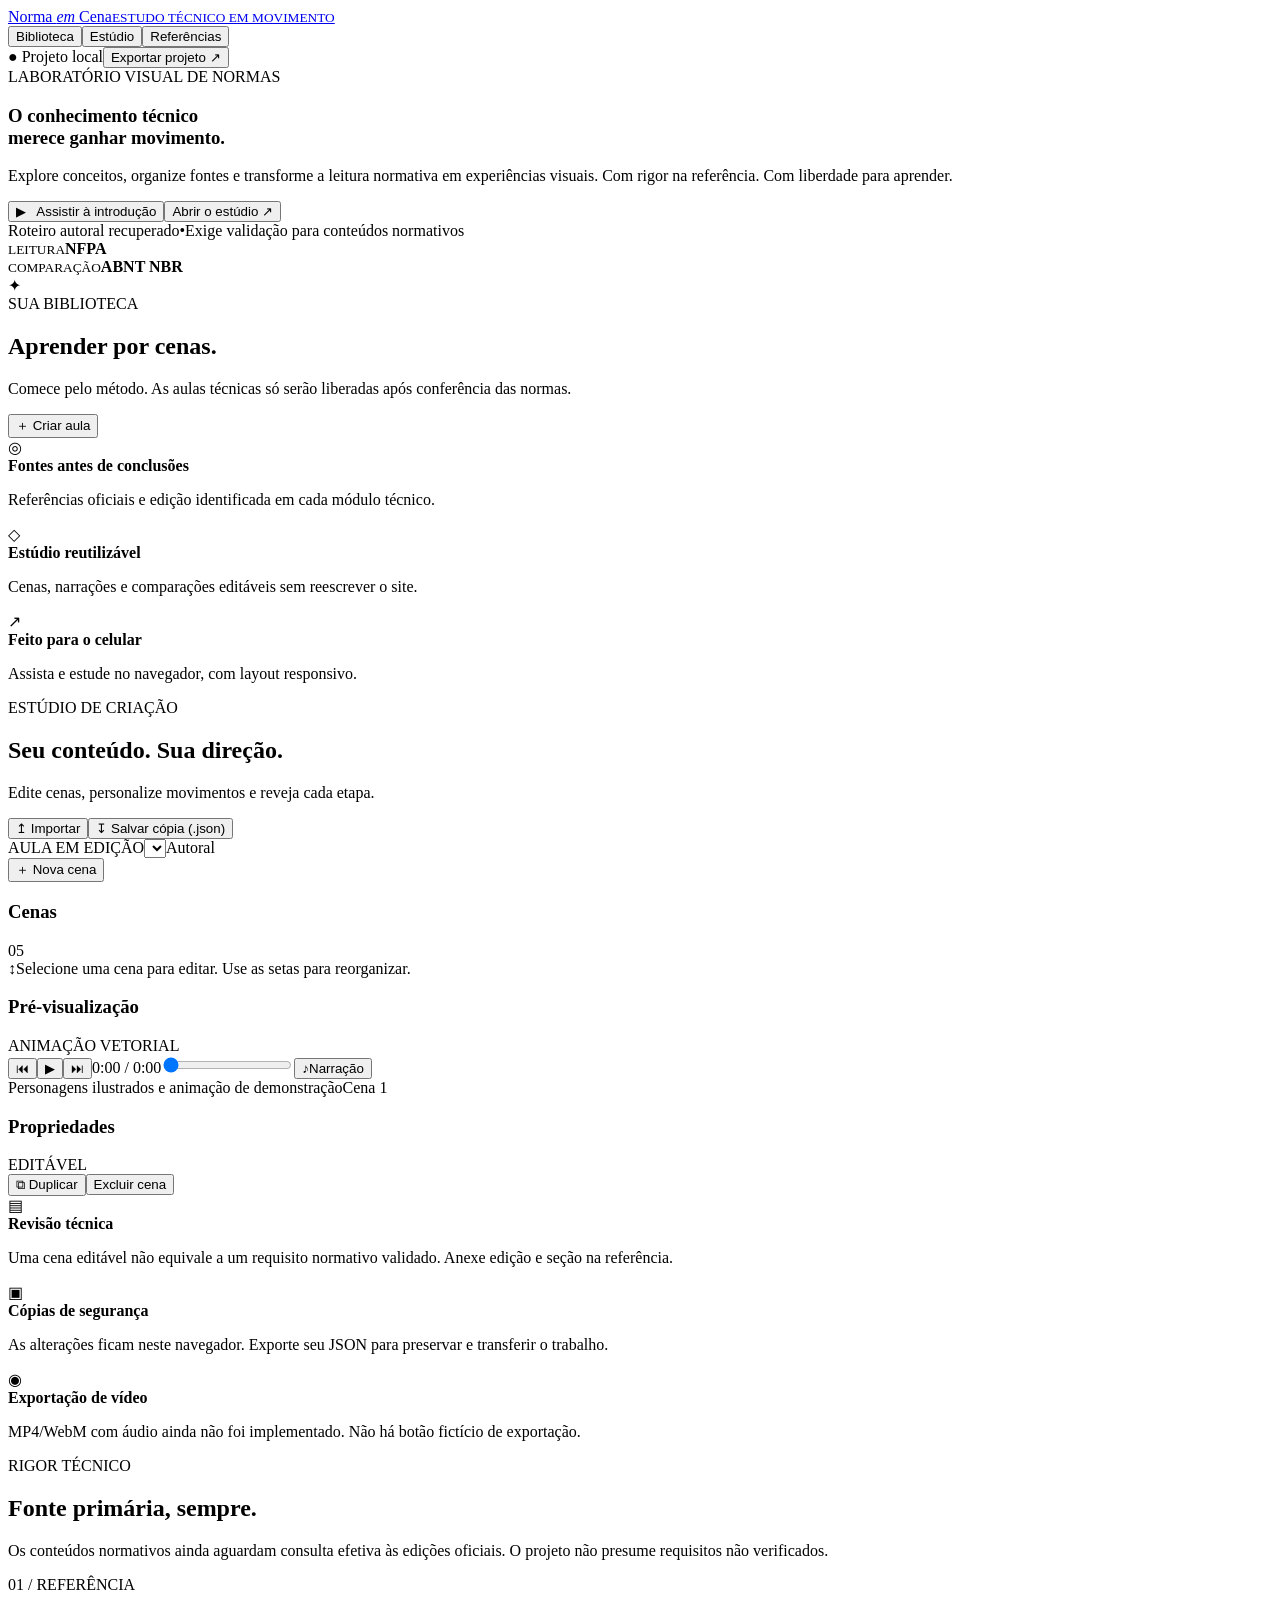
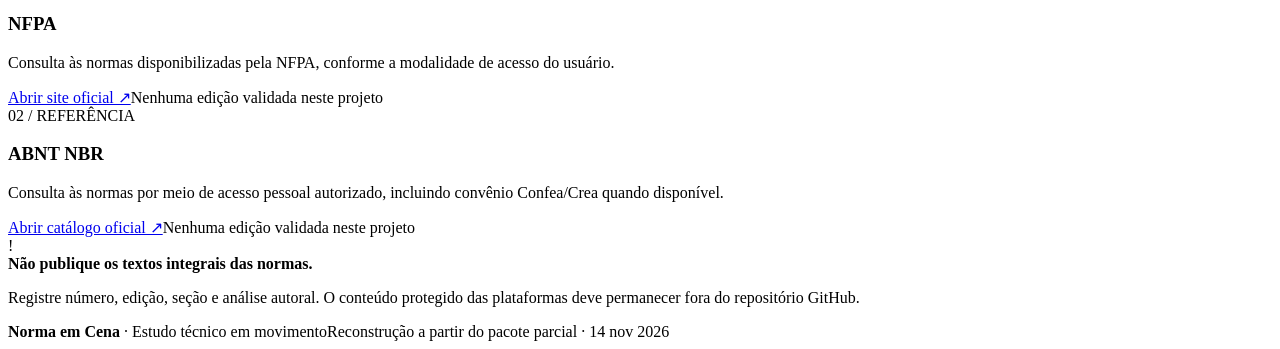
==== index.html @ e09166a9 "Adicionar index.html da reconstrução do Norma em Cena" ====
<!doctype html>
<html lang="pt-BR">
<head>
  <meta charset="UTF-8" />
  <meta name="viewport" content="width=device-width,initial-scale=1,viewport-fit=cover" />
  <meta name="theme-color" content="#101e3d" />
  <meta name="description" content="Norma em Cena: estudo técnico em movimento, com aulas autorais, comparativos e estúdio de edição." />
  <link rel="icon" type="image/svg+xml" href="./assets/favicon.svg" />
  <link rel="stylesheet" href="./styles.css" />
  <title>Norma em Cena — Estudo técnico em movimento</title>
</head>
<body>
  <div id="app">
    <header class="topbar">
      <a class="brand" href="#biblioteca" aria-label="Norma em Cena — início"><span class="brand-mark"><span></span></span><span class="brand-words">Norma <em>em</em> Cena<small>ESTUDO TÉCNICO EM MOVIMENTO</small></span></a>
      <nav class="primary-nav" aria-label="Navegação"><button type="button" class="nav-link is-active" data-nav="biblioteca">Biblioteca</button><button type="button" class="nav-link" data-nav="studio">Estúdio <span class="nav-dot"></span></button><button type="button" class="nav-link" data-nav="fontes">Referências</button></nav>
      <div class="head-actions"><span class="save-status" id="save-status">● Projeto local</span><button class="button button--small button--outline" id="export-header" type="button">Exportar projeto <span aria-hidden="true">↗</span></button></div>
    </header>
    <main>
      <section class="page page--library" id="biblioteca" data-page="biblioteca">
        <section class="hero">
          <div class="hero-copy"><div class="eyebrow"><span class="eyebrow-line"></span> LABORATÓRIO VISUAL DE NORMAS</div><h1>O conhecimento técnico<br/>merece <span>ganhar movimento.</span></h1><p>Explore conceitos, organize fontes e transforme a leitura normativa em experiências visuais. Com rigor na referência. Com liberdade para aprender.</p><div class="hero-buttons"><button class="button button--light" id="watch-first">▶ &nbsp; Assistir à introdução</button><button class="button button--ghost" id="go-studio">Abrir o estúdio <span>↗</span></button></div><div class="hero-foot"><span><i></i> Roteiro autoral recuperado</span><span>•</span><span>Exige validação para conteúdos normativos</span></div></div>
          <div class="hero-graphic" aria-hidden="true"><div class="hero-glow"></div><div class="orbit orbit--1"></div><div class="orbit orbit--2"></div><div class="hero-board hero-board--back"><small>LEITURA</small><strong>NFPA</strong><span class="mini-line"></span><span class="mini-line short"></span></div><div class="hero-board hero-board--front"><small>COMPARAÇÃO</small><strong>ABNT NBR</strong><span class="mini-line"></span><span class="mini-line short"></span></div><div class="hero-focus"><span>✦</span></div><div class="graph-spot spot-1"></div><div class="graph-spot spot-2"></div></div>
        </section>
        <section class="content-wrap"><div class="section-heading"><div><span class="section-kicker">SUA BIBLIOTECA</span><h2>Aprender por cenas.</h2><p>Comece pelo método. As aulas técnicas só serão liberadas após conferência das normas.</p></div><button class="button button--subtle" id="new-lesson-library">＋ Criar aula</button></div><div id="lesson-grid" class="lesson-grid"></div><div class="insight-row"><div class="insight-card"><span class="insight-icon">◎</span><div><strong>Fontes antes de conclusões</strong><p>Referências oficiais e edição identificada em cada módulo técnico.</p></div></div><div class="insight-card"><span class="insight-icon">◇</span><div><strong>Estúdio reutilizável</strong><p>Cenas, narrações e comparações editáveis sem reescrever o site.</p></div></div><div class="insight-card"><span class="insight-icon">↗</span><div><strong>Feito para o celular</strong><p>Assista e estude no navegador, com layout responsivo.</p></div></div></div></section>
      </section>
      <section class="page page--studio hidden" data-page="studio" id="studio"><div class="studio-shell"><div class="studio-intro"><div><span class="section-kicker">ESTÚDIO DE CRIAÇÃO</span><h2>Seu conteúdo. Sua direção.</h2><p>Edite cenas, personalize movimentos e reveja cada etapa.</p></div><div class="studio-controls"><button class="button button--subtle" id="import-btn">↥ Importar</button><button class="button button--primary" id="export-btn">↧ Salvar cópia (.json)</button></div></div>
       <div class="studio-topbar"><label for="lesson-select" class="field-label">AULA EM EDIÇÃO</label><select id="lesson-select" aria-label="Escolher aula"></select><span class="status-chip" id="status-chip">Autoral</span><div class="studio-top-spacer"></div><button id="add-scene" class="text-action">＋ Nova cena</button></div>
       <div class="studio-layout"><aside class="scene-sidebar"><div class="panel-head"><h3>Cenas</h3><span id="scene-total">05</span></div><div id="scene-list" class="scene-list"></div><div class="scene-sidebar-foot"><span>↕</span><span>Selecione uma cena para editar. Use as setas para reorganizar.</span></div></aside>
       <section class="preview-panel"><div class="panel-head"><h3>Pré-visualização</h3><div class="preview-flags"><span class="pulsing-dot"></span><span>ANIMAÇÃO VETORIAL</span></div></div><div class="video-stage" id="player-stage" aria-label="Cena animada"></div><div class="player-controls"><button class="player-btn" id="prev-scene" title="Cena anterior" aria-label="Cena anterior">⏮</button><button class="player-btn player-btn--play" id="play-toggle" aria-label="Reproduzir">▶</button><button class="player-btn" id="next-scene" title="Próxima cena" aria-label="Próxima cena">⏭</button><span class="time-code" id="time-code">0:00 / 0:00</span><input type="range" class="timeline" id="timeline" min="0" max="1" step="0.05" value="0" aria-label="Linha do tempo da aula"/><button class="voice-btn" id="narrate-toggle" aria-label="Ler narração"><span>♪</span><span>Narração</span></button></div><div class="preview-foot"><span>Personagens ilustrados e animação de demonstração</span><span id="preview-foot-scene">Cena 1</span></div></section>
       <aside class="editor-panel"><div class="panel-head"><h3>Propriedades</h3><span>EDITÁVEL</span></div><div class="editor-scroll" id="editor-fields"></div><div class="editor-actions"><button class="button button--subtle button--small" id="duplicate-scene">⧉ Duplicar</button><button class="button button--danger button--small" id="remove-scene">Excluir cena</button></div></aside></div>
       <div class="studio-bottom"><div class="bottom-card"><span class="bottom-icon">▤</span><div><strong>Revisão técnica</strong><p>Uma cena editável não equivale a um requisito normativo validado. Anexe edição e seção na referência.</p></div></div><div class="bottom-card"><span class="bottom-icon">▣</span><div><strong>Cópias de segurança</strong><p>As alterações ficam neste navegador. Exporte seu JSON para preservar e transferir o trabalho.</p></div></div><div class="bottom-card"><span class="bottom-icon">◉</span><div><strong>Exportação de vídeo</strong><p>MP4/WebM com áudio ainda não foi implementado. Não há botão fictício de exportação.</p></div></div></div>
       </div></section>
      <section class="page page--references hidden" data-page="fontes" id="fontes"><div class="references-wrap"><div class="refs-hero"><span class="section-kicker">RIGOR TÉCNICO</span><h2>Fonte primária, sempre.</h2><p>Os conteúdos normativos ainda aguardam consulta efetiva às edições oficiais. O projeto não presume requisitos não verificados.</p></div><div class="refs-grid"><article class="ref-card"><span class="ref-index">01 / REFERÊNCIA</span><h3>NFPA</h3><p>Consulta às normas disponibilizadas pela NFPA, conforme a modalidade de acesso do usuário.</p><a href="https://www.nfpa.org/" target="_blank" rel="noopener">Abrir site oficial ↗</a><span class="ref-warning">Nenhuma edição validada neste projeto</span></article><article class="ref-card"><span class="ref-index">02 / REFERÊNCIA</span><h3>ABNT NBR</h3><p>Consulta às normas por meio de acesso pessoal autorizado, incluindo convênio Confea/Crea quando disponível.</p><a href="https://www.abntcatalogo.com.br/" target="_blank" rel="noopener">Abrir catálogo oficial ↗</a><span class="ref-warning">Nenhuma edição validada neste projeto</span></article></div><div class="methodology"><div class="method-dot">!</div><div><strong>Não publique os textos integrais das normas.</strong><p>Registre número, edição, seção e análise autoral. O conteúdo protegido das plataformas deve permanecer fora do repositório GitHub.</p></div></div></div></section>
    </main>
    <footer class="footer"><span><b>Norma em Cena</b> · Estudo técnico em movimento</span><span>Reconstrução a partir do pacote parcial · 14 nov 2026</span></footer>
    <div id="toast" class="toast" aria-live="polite"></div>
    <input id="file-input" type="file" accept=".json,application/json" hidden />
  </div>
  <script type="module" src="./js/app.js"></script>
</body>
</html>
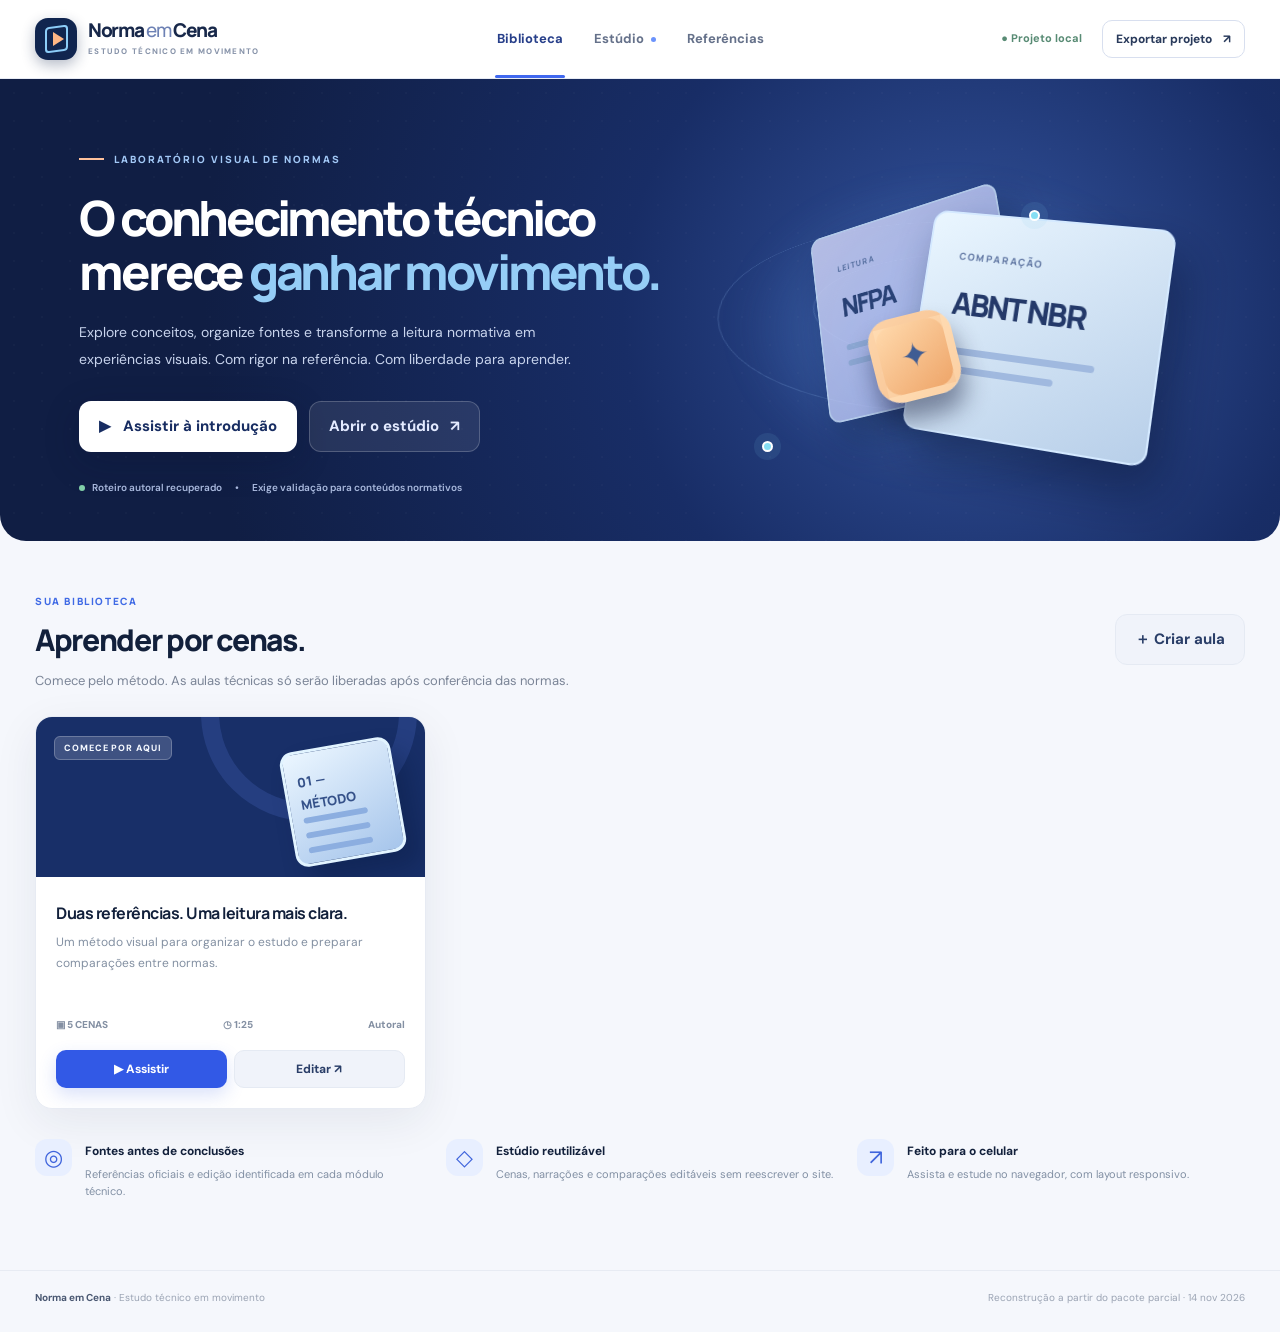
==== commit 95474951: "feat: preparar estúdio para coreografia e articulações" ====
--- a/index.html
+++ b/index.html
@@ -27,7 +27,7 @@
       <section class="page page--studio hidden" data-page="studio" id="studio"><div class="studio-shell"><div class="studio-intro"><div><span class="section-kicker">ESTÚDIO DE CRIAÇÃO</span><h2>Seu conteúdo. Sua direção.</h2><p>Edite cenas, personalize movimentos e reveja cada etapa.</p></div><div class="studio-controls"><button class="button button--subtle" id="import-btn">↥ Importar</button><button class="button button--primary" id="export-btn">↧ Salvar cópia (.json)</button></div></div>
        <div class="studio-topbar"><label for="lesson-select" class="field-label">AULA EM EDIÇÃO</label><select id="lesson-select" aria-label="Escolher aula"></select><span class="status-chip" id="status-chip">Autoral</span><div class="studio-top-spacer"></div><button id="add-scene" class="text-action">＋ Nova cena</button></div>
        <div class="studio-layout"><aside class="scene-sidebar"><div class="panel-head"><h3>Cenas</h3><span id="scene-total">05</span></div><div id="scene-list" class="scene-list"></div><div class="scene-sidebar-foot"><span>↕</span><span>Selecione uma cena para editar. Use as setas para reorganizar.</span></div></aside>
-       <section class="preview-panel"><div class="panel-head"><h3>Pré-visualização</h3><div class="preview-flags"><span class="pulsing-dot"></span><span>ANIMAÇÃO VETORIAL</span></div></div><div class="video-stage" id="player-stage" aria-label="Cena animada"></div><div class="player-controls"><button class="player-btn" id="prev-scene" title="Cena anterior" aria-label="Cena anterior">⏮</button><button class="player-btn player-btn--play" id="play-toggle" aria-label="Reproduzir">▶</button><button class="player-btn" id="next-scene" title="Próxima cena" aria-label="Próxima cena">⏭</button><span class="time-code" id="time-code">0:00 / 0:00</span><input type="range" class="timeline" id="timeline" min="0" max="1" step="0.05" value="0" aria-label="Linha do tempo da aula"/><button class="voice-btn" id="narrate-toggle" aria-label="Ler narração"><span>♪</span><span>Narração</span></button></div><div class="preview-foot"><span>Personagens ilustrados e animação de demonstração</span><span id="preview-foot-scene">Cena 1</span></div></section>
+       <section class="preview-panel"><div class="panel-head"><h3>Pré-visualização</h3><div class="preview-flags"><span class="pulsing-dot"></span><span>ANIMAÇÃO VETORIAL</span></div></div><div class="video-stage" id="player-stage" aria-label="Cena animada"></div><div class="player-controls"><button class="player-btn" id="prev-scene" title="Cena anterior" aria-label="Cena anterior">⏮</button><button class="player-btn player-btn--play" id="play-toggle" aria-label="Reproduzir">▶</button><button class="player-btn" id="next-scene" title="Próxima cena" aria-label="Próxima cena">⏭</button><span class="time-code" id="time-code">0:00 / 0:00</span><div class="timeline-wrap"><input type="range" class="timeline" id="timeline" min="0" max="1" step="0.05" value="0" aria-label="Linha do tempo da aula"/><div class="cue-dots" id="cue-dots" aria-hidden="true"></div></div><button class="voice-btn" id="narrate-toggle" aria-label="Ler narração"><span>♪</span><span>Narração</span></button></div><div class="preview-foot"><span>Personagens ilustrados e animação de demonstração</span><span id="preview-foot-scene">Cena 1</span></div></section>
        <aside class="editor-panel"><div class="panel-head"><h3>Propriedades</h3><span>EDITÁVEL</span></div><div class="editor-scroll" id="editor-fields"></div><div class="editor-actions"><button class="button button--subtle button--small" id="duplicate-scene">⧉ Duplicar</button><button class="button button--danger button--small" id="remove-scene">Excluir cena</button></div></aside></div>
        <div class="studio-bottom"><div class="bottom-card"><span class="bottom-icon">▤</span><div><strong>Revisão técnica</strong><p>Uma cena editável não equivale a um requisito normativo validado. Anexe edição e seção na referência.</p></div></div><div class="bottom-card"><span class="bottom-icon">▣</span><div><strong>Cópias de segurança</strong><p>As alterações ficam neste navegador. Exporte seu JSON para preservar e transferir o trabalho.</p></div></div><div class="bottom-card"><span class="bottom-icon">◉</span><div><strong>Exportação de vídeo</strong><p>MP4/WebM com áudio ainda não foi implementado. Não há botão fictício de exportação.</p></div></div></div>
        </div></section>
--- a/styles.css
+++ b/styles.css
@@ -0,0 +1,9 @@
+@import url('https://fonts.googleapis.com/css2?family=DM+Sans:wght@400;500;600;700&family=Manrope:wght@400;500;600;700;800&display=swap');
+:root{--navy:#0d1b3c;--blue:#3259e6;--sky:#7ac9ff;--blue-soft:#edf2ff;--ink:#12203b;--muted:#6c768b;--line:#e2e7f0;--paper:#f5f7fc;--white:#fff;--radius:18px;--shadow:0 13px 45px rgba(22,38,72,.075)}
+*{box-sizing:border-box}html{scroll-behavior:smooth}body{margin:0;background:var(--paper);color:var(--ink);font:15px/1.55 'DM Sans',Arial,sans-serif}button,input,textarea,select{font:inherit}button{cursor:pointer}button:disabled{cursor:not-allowed;opacity:.4}button:focus-visible,a:focus-visible,input:focus-visible,textarea:focus-visible,select:focus-visible{outline:3px solid #90d4fd;outline-offset:3px}a{text-decoration:none;color:inherit}.hidden{display:none!important}h1,h2,h3,h4,p{margin-top:0}h1,h2,h3,h4{font-family:'Manrope','DM Sans',sans-serif}h1{letter-spacing:-.066em}h2{letter-spacing:-.045em}h3{letter-spacing:-.03em}.button{border:1px solid transparent;border-radius:12px;padding:13px 19px;font-weight:750;display:inline-flex;align-items:center;justify-content:center;gap:11px;transition:transform .2s,background .2s,box-shadow .2s;white-space:nowrap}.button:not(:disabled):hover{transform:translateY(-2px)}.button--outline{border-color:#d8dfef;color:#293a5b;background:transparent}.button--small{padding:9px 13px;font-size:12px;border-radius:10px}.button--light{background:white;color:#182d62;box-shadow:0 10px 35px rgba(7,16,49,.24)}.button--ghost{color:#e3eaff;background:rgba(255,255,255,.085);border-color:rgba(255,255,255,.2)}.button--subtle{background:#f0f3fa;color:#2a3e68;border-color:#e5eaf3}.button--primary{background:var(--blue);color:#fff;box-shadow:0 7px 18px rgba(50,89,230,.18)}.button--danger{border-color:#ffe0e0;color:#9d3b49;background:#fff5f4}.topbar{height:79px;padding:0 max(35px,calc((100vw - 1370px)/2));display:flex;align-items:center;justify-content:space-between;background:#fff;border-bottom:1px solid #e7ebf4;gap:20px}.brand{display:flex;align-items:center;gap:11px;min-width:220px}.brand-mark{width:42px;height:42px;border-radius:13px;background:#10254f;display:grid;place-items:center;position:relative;box-shadow:0 5px 14px #172a5150}.brand-mark::before{content:'';width:19px;height:22px;border:2px solid #8ccdf8;transform:skewY(-8deg);border-radius:4px;position:absolute}.brand-mark span{position:relative;left:2px;width:0;height:0;border-top:7px solid transparent;border-bottom:7px solid transparent;border-left:11px solid #ffb785}.brand-words{font:800 19px/1.05 Manrope;color:#18284a;letter-spacing:-.07em}.brand-words em{font-style:normal;font-weight:500;color:#6d81b4}.brand-words small{display:block;font:800 8px/1.4 'DM Sans';color:#8793a9;letter-spacing:.16em;margin-top:5px}.primary-nav{display:flex;align-items:center;height:100%;gap:27px}.nav-link{height:100%;padding:0 2px;background:transparent;border:0;color:#65718a;font-size:13px;font-weight:700;position:relative;display:flex;align-items:center;gap:7px}.nav-link.is-active{color:#273f8a}.nav-link.is-active:after{content:'';position:absolute;bottom:0;left:0;right:0;background:#4068ef;height:3px;border-radius:3px}.nav-dot{display:inline-block;width:5px;height:5px;background:#6b93fc;border-radius:100%}.head-actions{display:flex;align-items:center;gap:20px}.save-status{font-size:11px;color:#588b74;font-weight:750;white-space:nowrap}.page{animation:pagein .24s ease both}@keyframes pagein{from{opacity:.65;transform:translateY(5px)}to{opacity:1;transform:translateY(0)}}.hero{max-width:1470px;min-height:426px;margin:0 auto;background:radial-gradient(circle at 76% 50%,#34549e 0,#182d66 35%,#101e44 77%);border-radius:0 0 26px 26px;display:grid;grid-template-columns:1.15fr .85fr;overflow:hidden;position:relative;color:#fff;padding:73px clamp(28px,6.2vw,90px) 45px}.hero:after{content:'';position:absolute;inset:0;background-image:radial-gradient(#fff3 1px,transparent 1px);background-size:28px 28px;opacity:.12;pointer-events:none}.hero-copy{z-index:1;position:relative;max-width:690px}.eyebrow{font:800 10px Manrope;letter-spacing:.2em;color:#a2c8f6;display:flex;align-items:center;gap:10px}.eyebrow-line{width:25px;height:2px;background:#ffc19c}.hero h1{font-size:clamp(35px,3.8vw,59px);line-height:1.12;margin:25px 0 19px;max-width:680px;font-weight:800}.hero h1 span{color:#95cdf6}.hero-copy>p{max-width:535px;color:#c8d4ed;font-size:14px;line-height:1.9}.hero-buttons{display:flex;gap:12px;margin-top:29px;flex-wrap:wrap}.hero-foot{display:flex;gap:13px;align-items:center;margin-top:28px;color:#a9b9dd;font-size:10px;font-weight:600}.hero-foot i{display:inline-block;width:6px;height:6px;background:#81cfa8;border-radius:100%;margin-right:5px}.hero-graphic{position:relative;min-height:302px;perspective:900px;align-self:stretch}.hero-glow{position:absolute;inset:18px 17px 10px 0;background:radial-gradient(ellipse,#619ff075,transparent 67%);filter:blur(14px)}.orbit{position:absolute;width:330px;height:330px;border-radius:50%;border:1px solid #9ecaff37;left:19%;top:-5%;transform:rotateX(69deg) rotateZ(-24deg)}.orbit--2{width:440px;height:440px;left:0;top:-22%;transform:rotateX(64deg) rotateZ(14deg)}.hero-board{position:absolute;width:250px;height:230px;background:linear-gradient(148deg,#eaf6ff,#b8cfe9);border:2px solid #d4e9ff;color:#243969;border-radius:15px;box-shadow:14px 24px 48px #050f286c;transform:rotateY(-18deg) rotateX(8deg) rotateZ(-5deg);padding:32px}.hero-board small{font:800 10px Manrope;letter-spacing:.16em;color:#647aa5}.hero-board strong{display:block;margin:16px 0 24px;font:800 32px Manrope;letter-spacing:-.06em}.hero-board--back{left:13%;top:11%;transform:rotateY(-25deg) rotateX(10deg) rotateZ(-14deg) scale(.87);opacity:.8;background:linear-gradient(145deg,#d7d9fa,#a6b9ef)}.hero-board--front{left:39%;top:19%;transform:rotateY(-17deg) rotateX(7deg) rotateZ(7deg)}.mini-line{width:85%;height:7px;display:block;border-radius:10px;background:#a0b9df;margin-top:12px}.mini-line.short{width:64%}.hero-focus{position:absolute;top:47%;left:31%;width:85px;height:85px;display:grid;place-items:center;background:linear-gradient(145deg,#ffd9ac,#eea569);border:8px solid #ffddb5a8;border-radius:24px;box-shadow:0 19px 25px #10163775;transform:rotate(-14deg);font-size:34px;color:#3f5c93;animation:bob 4s ease-in-out infinite}.graph-spot{position:absolute;width:11px;height:11px;background:#85def4;border:2px solid white;border-radius:100%;box-shadow:0 0 0 8px #7ccbed1a}.spot-1{top:17%;left:64%}.spot-2{top:84%;left:8%}@keyframes bob{50%{transform:translateY(-9px) rotate(-11deg)}}.content-wrap{max-width:1370px;margin:auto;padding:48px 35px 66px}.section-heading{display:flex;justify-content:space-between;align-items:center;gap:25px;margin-bottom:25px}.section-kicker{font:800 10px Manrope;color:#3f6ae5;letter-spacing:.16em}.section-heading h2,.studio-intro h2,.refs-hero h2{font-size:30px;margin:5px 0 7px;font-weight:800}.section-heading p,.studio-intro p,.refs-hero p{font-size:13px;color:#7b8597;margin:0}.lesson-grid{display:grid;grid-template-columns:repeat(3,minmax(0,1fr));gap:19px}.lesson-card{border-radius:17px;background:#fff;border:1px solid #e7ebf3;box-shadow:var(--shadow);overflow:hidden;display:flex;flex-direction:column;transition:transform .18s,box-shadow .18s}.lesson-card:hover{transform:translateY(-3px);box-shadow:0 17px 36px #25345c18}.lesson-thumb{height:160px;background:#182f68;position:relative;overflow:hidden;padding:18px}.lesson-thumb:before{content:'';position:absolute;border-radius:100%;width:180px;height:180px;right:2%;top:-70%;border:18px solid #5679db35}.lesson-thumb--draft{background:#e6eafa}.lesson-thumb--reviewed{background:#143e5f}.thumb-float{position:absolute;right:26px;bottom:17px;transform:rotate(-10deg);width:112px;height:116px;background:linear-gradient(155deg,#ebf6ff,#a6c5eb);border:3px solid #e2f4ff;border-radius:13px;box-shadow:13px 18px 25px #071a4163;padding:17px 11px}.thumb-float:after{content:'';display:block;height:6px;background:#8caee0;border-radius:6px;box-shadow:0 15px #8caee0,0 30px #8caee0;width:65px}.thumb-float b{font:800 13px Manrope;color:#355189}.thumb-chip{background:#ffffff2b;color:#f5f9ff;border:1px solid #ffffff3b;padding:5px 9px;font-size:9px;font-weight:800;border-radius:6px;text-transform:uppercase;letter-spacing:.1em;position:relative}.lesson-thumb--draft .thumb-chip{color:#445079;border-color:#b9c5e8}.lesson-body{padding:19px 20px 20px;display:flex;flex-direction:column;flex:1}.lesson-body h3{font-size:16px;line-height:1.4;margin:6px 0 8px}.lesson-body p{font-size:12px;color:#8390a2;line-height:1.7;flex:1;min-height:56px}.lesson-meta{display:flex;justify-content:space-between;gap:9px;margin:17px 0;font-size:10px;color:#8490a3;font-weight:800}.lesson-body-actions{display:flex;gap:7px}.lesson-body-actions button{flex:1}.insight-row{display:grid;grid-template-columns:repeat(3,1fr);gap:23px;margin-top:30px}.insight-card{display:flex;gap:13px;align-items:flex-start}.insight-card strong{font-size:12px}.insight-card p{font-size:11px;line-height:1.6;color:#8290a4;margin:3px 0}.insight-icon{height:37px;width:37px;flex-shrink:0;display:grid;place-items:center;color:#3f64dc;background:#e8efff;border-radius:12px;font-size:22px}.footer{max-width:1370px;margin:0 auto;padding:19px 35px 27px;display:flex;justify-content:space-between;gap:15px;font-size:10px;color:#9aa3b3;border-top:1px solid #e7ebf3}.footer b{color:#4a5872}.studio-shell{max-width:1510px;margin:0 auto;padding:35px 25px 45px}.studio-intro{display:flex;justify-content:space-between;align-items:center;gap:20px;margin-bottom:23px}.studio-controls{display:flex;gap:10px}.studio-topbar{background:#fff;border:1px solid var(--line);border-radius:13px;padding:11px 18px;display:flex;align-items:center;gap:14px;margin-bottom:15px}.field-label{font-size:10px;letter-spacing:.11em;font-weight:800;color:#71809a}.studio-topbar select{min-width:230px;max-width:440px;border:1px solid #e0e5ef;padding:9px 11px;border-radius:8px;color:#30426b;background:#f7f9fd;font-weight:700;font-size:12px}.status-chip{font-size:10px;font-weight:800;border-radius:6px;padding:5px 8px;background:#edf2ff;color:#4668a5}.status-chip--reviewed{background:#e5f6ec;color:#2c8160}.status-chip--draft{background:#fff1e5;color:#aa6f3f}.studio-top-spacer{flex:1}.text-action{background:none;border:0;color:#3d64c3;font-size:12px;font-weight:800}.studio-layout{display:grid;grid-template-columns:230px minmax(0,1fr) 300px;gap:14px;align-items:stretch}.scene-sidebar,.preview-panel,.editor-panel{background:#fff;border:1px solid #e2e7f0;border-radius:13px;min-width:0;overflow:hidden}.panel-head{height:51px;border-bottom:1px solid #e8ecf5;padding:0 17px;display:flex;align-items:center;justify-content:space-between}.panel-head h3{font-size:12px;font-weight:800;margin:0}.panel-head>span,.panel-head .preview-flags{font-size:9px;font-weight:800;color:#9ea8b9;letter-spacing:.08em}.scene-list{padding:10px;display:flex;flex-direction:column;gap:8px;max-height:502px;overflow:auto}.scene-option{display:grid;grid-template-columns:34px 1fr;gap:8px;text-align:left;background:#fff;border:1px solid transparent;border-radius:10px;padding:9px;min-height:70px;position:relative}.scene-option:hover{background:#f8faff}.scene-option.is-selected{background:#edf2ff;border-color:#c5d3ff}.scene-number{width:31px;height:31px;display:grid;place-items:center;border-radius:9px;background:#e7eefd;color:#3b60c6;font-weight:800;font-size:11px}.scene-option strong{font-size:11px;line-height:1.45;display:block;margin:0 0 3px}.scene-option small{font-size:10px;color:#9aa4b5}.scene-sidebar-foot{border-top:1px solid #e8ecf5;margin-top:auto;padding:14px;display:flex;gap:9px;font-size:10px;color:#9aa4b5}.scene-sidebar-foot span:first-child{font-size:24px;color:#7d96d0}.preview-flags{display:flex;align-items:center;gap:6px}.pulsing-dot{width:6px;height:6px;background:#55baab;border-radius:50%;box-shadow:0 0 0 4px #d9f6ef}.video-stage{position:relative;background:radial-gradient(circle at 78% 34%,#3d64bb 0,#1b3774 46%,#11254f 88%);min-height:418px;aspect-ratio:16/10;overflow:hidden;display:flex;flex-direction:column;color:white;isolation:isolate}.video-stage:before{content:'';position:absolute;inset:0;background:linear-gradient(90deg,rgba(18,39,82,.5),transparent 70%),radial-gradient(#ffffff25 1px,transparent 1px);background-size:auto,27px 27px;opacity:.3;pointer-events:none}.stage-shine{position:absolute;top:-20%;right:-10%;width:65%;height:90%;border-radius:50%;background:#509bec24;filter:blur(40px);pointer-events:none}.scene-content{position:relative;z-index:1;height:100%;min-height:418px;padding:31px 37px 28px;display:flex;flex-direction:column}.scene-kicker{font:800 10px Manrope;letter-spacing:.18em;color:#94c3f5;text-transform:uppercase;display:flex;gap:9px;align-items:center}.scene-kicker:before{content:'';width:22px;height:2px;background:#ffc49c}.scene-headline{font:800 clamp(19px,2vw,31px)/1.2 Manrope;letter-spacing:-.047em;margin:17px 0 9px;max-width:70%}.scene-body{font:500 12px/1.6 'DM Sans';color:#bbd1f2;max-width:54%;margin:0}.scene-visual{position:absolute;right:0;top:5%;width:57%;height:79%;display:flex;align-items:center;justify-content:center;pointer-events:none}.scene-visual--compare{left:6%;right:6%;top:38%;width:auto;height:51%;justify-content:center}.stage-person{width:47%;height:90%;position:absolute;right:9%;bottom:0;filter:drop-shadow(0 16px 14px #010b3155)}.stage-person--left{right:auto;left:0;transform:scale(.8)}.figure-svg{width:100%;height:100%;overflow:visible}.figure-bob{transform-box:fill-box;transform-origin:center;animation:figure-bob 3s ease-in-out infinite}.arm-upper,.forearm,.leg,.head-rotate{transform-box:fill-box}.arm-upper{transform-origin:50% 13%;animation:arm-gesture 3.1s ease-in-out infinite alternate}.forearm{transform-origin:50% 13%;animation:forearm-gesture 2.2s ease-in-out infinite alternate}.arm-upper--left{animation-delay:-1s}.leg{transform-origin:50% 6%;animation:leg-step 1.4s ease-in-out infinite alternate}.leg--right{animation-delay:-.7s}.head-rotate{transform-origin:50% 75%;animation:head-turn 4.2s ease-in-out infinite alternate}.stage-person[data-motion="idle"] .leg,.stage-person[data-motion="explain"] .leg,.stage-person[data-motion="inspect"] .leg,.stage-person[data-motion="point"] .leg,.stage-person[data-motion="wave"] .leg{animation:none}.stage-person[data-motion="idle"] .arm-upper,.stage-person[data-motion="idle"] .forearm{animation:none}.stage-person[data-motion="point"] .arm-upper--right{animation:arm-point 2.2s ease-in-out infinite}.stage-person[data-motion="point"] .forearm--right{animation:forearm-point 2.2s ease-in-out infinite}.stage-person[data-motion="wave"] .arm-upper--right{animation:arm-wave 1.5s ease-in-out infinite}.stage-person[data-motion="wave"] .forearm--right{animation:forearm-wave .7s ease-in-out infinite alternate}.stage-person[data-motion="inspect"] .head-rotate{animation:head-inspect 3s ease-in-out infinite alternate}.stage-person[data-motion="walk"]{animation:walk-slide 5s ease-in-out infinite alternate}.stage-person.is-paused *,.stage-person.is-paused{animation-play-state:paused!important}@keyframes figure-bob{50%{transform:translateY(-3px)}}@keyframes arm-gesture{0%{transform:rotate(5deg)}100%{transform:rotate(-12deg)}}@keyframes forearm-gesture{0%{transform:rotate(0)}100%{transform:rotate(27deg)}}@keyframes leg-step{0%{transform:rotate(13deg)}100%{transform:rotate(-13deg)}}@keyframes head-turn{50%{transform:rotate(-5deg)}}@keyframes arm-point{0%,15%,85%,100%{transform:rotate(0)}30%,70%{transform:rotate(-64deg)}}@keyframes forearm-point{0%,15%,85%,100%{transform:rotate(0)}30%,70%{transform:rotate(-9deg)}}@keyframes arm-wave{0%,100%{transform:rotate(-50deg)}50%{transform:rotate(-94deg)}}@keyframes forearm-wave{from{transform:rotate(-9deg)}to{transform:rotate(35deg)}}@keyframes head-inspect{to{transform:rotate(11deg)}}@keyframes walk-slide{from{transform:translateX(-15%)}to{transform:translateX(10%)}}
+.diagram-card{position:absolute;width:55%;max-width:238px;border-radius:14px;background:linear-gradient(145deg,#f6fbff,#bfd8f6);color:#22395f;padding:18px 18px;box-shadow:9px 18px 40px #03143670;transform:rotate(-7deg);left:-3%;top:29%;animation:card-hover 4s ease-in-out infinite}.diagram-card h4{margin:0 0 12px;font-size:15px}.diagram-card span{display:block;height:7px;width:90%;border-radius:8px;background:#9fb5d7;margin:11px 0}.diagram-card span.short{width:66%}.diagram-card small{font-size:9px;font-weight:900;color:#6a80ae;letter-spacing:.12em}@keyframes card-hover{50%{transform:translateY(-7px) rotate(-5deg)}}.diagram-orb{position:absolute;width:70px;height:70px;border:8px solid #f8c5a2;background:#f6b687;border-radius:18px;display:grid;place-items:center;left:44%;top:12%;font-size:29px;color:#173b7c;box-shadow:0 14px 24px #03143670;transform:rotate(12deg)}.compare-plate{position:relative;display:grid;grid-template-columns:1fr 1fr;gap:14px;width:100%;height:100%}.compare-side{border:1px solid #d4e5fe35;border-radius:12px;background:#ffffff19;backdrop-filter:blur(7px);padding:18px;color:#edf6ff;min-width:0;transform:translateY(0);animation:plate-rise .55s ease both}.compare-side:nth-child(2){animation-delay:.15s}.compare-side b{font:900 15px Manrope;color:#fff}.compare-side:nth-child(2) b{color:#ffcead}.compare-side pre{font:500 11px/1.5 'DM Sans';white-space:pre-wrap;color:#c1d6f4;margin:8px 0}.compare-side:after{content:'';position:absolute;bottom:16px;right:17px;width:26px;height:26px;background:#92bef729;transform:rotate(45deg);border:1px solid #92bef769}@keyframes plate-rise{from{opacity:0;transform:translateY(15px)}to{opacity:1;transform:translateY(0)}}.steps-display{display:flex;gap:6px;align-items:center;max-width:84%;position:absolute;bottom:23%;left:9%;z-index:3}.step-bubble{display:flex;align-items:center;gap:5px;border:1px solid #bfd8fd55;border-radius:10px;color:#fff;background:#ffffff21;backdrop-filter:blur(8px);padding:10px;font-size:11px;font-weight:800;box-shadow:0 7px 15px #050b2840}.step-bubble i{display:grid;place-items:center;width:20px;height:20px;background:#94caff;color:#142e63;border-radius:50%;font-style:normal;font-size:10px}.step-arrow{font-size:16px;color:#7dc5ff}.scene-points{position:relative;z-index:4;display:flex;flex-wrap:wrap;gap:7px;margin-top:auto;max-width:75%}.scene-point{padding:7px 11px;background:#ffffff15;border:1px solid #cde4ff2c;border-radius:7px;font-size:10px;color:#dcecff;font-weight:700}.scene-footer{position:relative;z-index:4;margin-top:12px;color:#91aad5;font-size:9px;display:flex;align-items:center;justify-content:space-between;gap:10px}.scene-counter{font:900 10px Manrope;color:#d7e4fa}.player-controls{display:flex;align-items:center;gap:12px;padding:14px 16px}.player-btn{background:transparent;border:0;font-size:15px;color:#7890be;width:24px;height:30px;padding:0}.player-btn--play{width:39px;height:39px;border-radius:12px;background:#315ee4;color:white;font-size:13px;box-shadow:0 4px 12px #315ee438}.time-code{font:800 10px 'DM Sans';white-space:nowrap;color:#687992}.timeline{min-width:0;flex:1;accent-color:#416aea;cursor:pointer}.voice-btn{display:flex;align-items:center;gap:4px;border:0;background:#eef3ff;border-radius:8px;color:#4c69a8;padding:7px 9px;font-size:10px;font-weight:800}.voice-btn span:first-child{font-size:17px}.voice-btn.is-on{color:#17644f;background:#e4faef}.preview-foot{display:flex;justify-content:space-between;color:#a1acbd;font-size:10px;padding:0 16px 13px;gap:10px}.editor-panel{display:flex;flex-direction:column}.editor-scroll{max-height:529px;overflow-y:auto;padding:15px 16px;display:flex;flex-direction:column;gap:13px}.form-field{display:block;font-size:10px;color:#7d8aa0;font-weight:800}.form-field>span{display:block;margin-bottom:6px}.form-input{display:block;width:100%;padding:9px 10px;background:#fcfdff;border:1px solid #e0e6ef;border-radius:7px;font-size:12px;color:#263757;outline:none;resize:vertical;line-height:1.45}.form-input:focus{border-color:#8badf4;box-shadow:0 0 0 3px #a1bdfa28}.form-field textarea{min-height:64px}.field-row{display:grid;grid-template-columns:1fr 1fr;gap:8px}.form-divider{height:1px;background:#e7ebf2;margin:2px 0}.form-caption{font-size:10px;color:#9aa5b4;margin-top:-8px;font-weight:500}.editor-actions{border-top:1px solid #e9edf4;padding:13px;display:flex;gap:8px;justify-content:space-between}.studio-bottom{display:grid;grid-template-columns:repeat(3,1fr);gap:15px;margin-top:19px}.bottom-card{display:flex;gap:11px;background:white;border:1px solid #e5eaf3;border-radius:12px;padding:17px}.bottom-icon{display:grid;place-items:center;min-width:36px;height:36px;background:#edf2ff;border-radius:9px;color:#5475bf;font-size:19px}.bottom-card strong{font-size:11px}.bottom-card p{color:#8d99ab;font-size:10px;margin:4px 0;line-height:1.65}.references-wrap{max-width:1110px;margin:0 auto;padding:70px 30px 85px}.refs-hero{max-width:700px;margin-bottom:33px}.refs-hero h2{font-size:40px}.refs-hero p{font-size:15px;line-height:1.8}.refs-grid{display:grid;grid-template-columns:repeat(2,1fr);gap:20px}.ref-card{background:#fff;border:1px solid #e0e5ed;border-radius:19px;padding:30px;min-height:265px;box-shadow:var(--shadow);display:flex;flex-direction:column}.ref-index{font-size:10px;letter-spacing:.15em;font-weight:800;color:#7790b7}.ref-card h3{font-size:29px;margin:15px 0 8px}.ref-card p{font-size:13px;color:#7c899e;line-height:1.7;max-width:370px}.ref-card>a{font-size:12px;color:#375fca;font-weight:800;margin-top:auto}.ref-warning{font-size:10px;color:#aa733b;margin-top:13px}.methodology{border-radius:15px;border:1px solid #d5e1fc;background:#edf4ff;padding:20px;display:flex;gap:16px;margin-top:20px}.method-dot{display:grid;place-items:center;background:#345de7;color:white;min-width:37px;height:37px;border-radius:10px;font-weight:900}.methodology strong{font-size:12px}.methodology p{font-size:12px;line-height:1.7;color:#6b7e9f;margin:5px 0}.toast{position:fixed;right:22px;bottom:23px;border-radius:11px;padding:13px 19px;background:#172d58;color:#fff;box-shadow:0 12px 30px #091a3c44;font-size:12px;font-weight:700;z-index:20;opacity:0;transform:translateY(15px);transition:opacity .22s,transform .22s;pointer-events:none;max-width:420px}.toast.is-visible{opacity:1;transform:translateY(0)}
+@media (min-width:1470px){.hero{margin-top:24px;border-radius:25px}.topbar{padding:0 calc((100vw - 1370px)/2)}}
+@media (max-width:1240px){.studio-layout{grid-template-columns:185px minmax(0,1fr) 265px}.scene-content{padding:26px 25px}.scene-headline{font-size:23px}.scene-body{font-size:11px}.scene-points{max-width:85%}.hero-board--front{left:30%}.hero-board--back{left:7%}}
+@media (max-width:950px){.topbar{padding:0 25px}.head-actions .save-status{display:none}.studio-layout{grid-template-columns:185px minmax(0,1fr)}.editor-panel{grid-column:1/-1}.editor-scroll{display:grid;grid-template-columns:repeat(2,minmax(0,1fr));max-height:none}.field-row{display:flex;gap:10px}.field-row>.form-field{flex:1}.form-divider{grid-column:1/-1}.hero{grid-template-columns:1fr .65fr}.hero-graphic{transform:scale(.86);transform-origin:center}.hero h1{font-size:40px}.hero{padding:55px 35px 38px}.lesson-grid{grid-template-columns:repeat(2,1fr)}}
+@media (max-width:720px){.topbar{height:auto;min-height:64px;padding:9px 16px;display:grid;grid-template-columns:1fr auto;row-gap:9px}.brand{min-width:unset}.brand-words{font-size:17px}.brand-mark{height:37px;width:37px}.brand-words small{font-size:7px}.primary-nav{grid-column:1/-1;grid-row:2;justify-content:space-around;gap:6px;border-top:1px solid #ebeff7}.nav-link{height:44px;font-size:12px}.head-actions{grid-column:2;grid-row:1}.head-actions .button{font-size:10px;padding:9px}.hero{grid-template-columns:1fr;padding:43px 25px 31px;min-height:0;border-radius:0 0 19px 19px}.hero h1{font-size:clamp(30px,8vw,45px)}.hero-copy>p{font-size:13px}.hero-graphic{min-height:220px;margin:-10px auto -33px;max-width:370px;width:100%;transform:scale(.72)}.hero-foot{flex-wrap:wrap;gap:8px;margin-top:19px}.content-wrap{padding:32px 16px}.section-heading{align-items:flex-start}.section-heading h2{font-size:25px}.section-heading p{font-size:12px}.lesson-grid{grid-template-columns:1fr}.lesson-thumb{height:130px}.insight-row{grid-template-columns:1fr;gap:13px}.footer{padding:15px;flex-direction:column}.studio-shell{padding:25px 12px}.studio-intro{flex-direction:column;align-items:stretch}.studio-intro h2{font-size:24px}.studio-controls{width:100%}.studio-controls .button{flex:1;font-size:11px;padding:10px}.studio-topbar{flex-wrap:wrap}.studio-topbar select{min-width:0;flex:1}.studio-layout{display:flex;flex-direction:column}.scene-list{flex-direction:row;max-height:none;overflow:auto}.scene-option{min-width:143px}.scene-sidebar-foot{display:none}.video-stage{min-height:355px}.scene-content{min-height:355px;padding:23px 19px}.scene-headline{font-size:clamp(19px,5vw,25px);max-width:85%}.scene-body{max-width:66%;font-size:10px}.scene-visual{width:64%;height:65%;top:20%}.stage-person{width:54%;right:0}.diagram-card{top:31%;padding:11px}.diagram-card h4{font-size:11px}.diagram-orb{transform:scale(.7) rotate(12deg)}.scene-point{font-size:9px;padding:6px 8px}.player-controls{gap:7px;padding:12px}.voice-btn span:nth-child(2){display:none}.preview-foot{font-size:9px}.editor-scroll{grid-template-columns:1fr;padding:15px}.studio-bottom{grid-template-columns:1fr}.references-wrap{padding:48px 16px}.refs-grid{grid-template-columns:1fr}.refs-hero h2{font-size:30px}.ref-card{min-height:220px}.scene-visual--compare{left:3%;right:3%;width:auto;top:42%;height:45%}.compare-side{padding:9px}.compare-side b{font-size:11px}.compare-side pre{font-size:9px}.steps-display{max-width:95%;left:2%;bottom:24%}.step-bubble{font-size:9px;padding:6px}.step-bubble i{width:16px;height:16px}.toast{right:12px;left:12px;bottom:12px}}
+@media (prefers-reduced-motion: reduce){*,*:before,*:after{animation-duration:.01ms!important;transition-duration:.01ms!important;scroll-behavior:auto!important}}
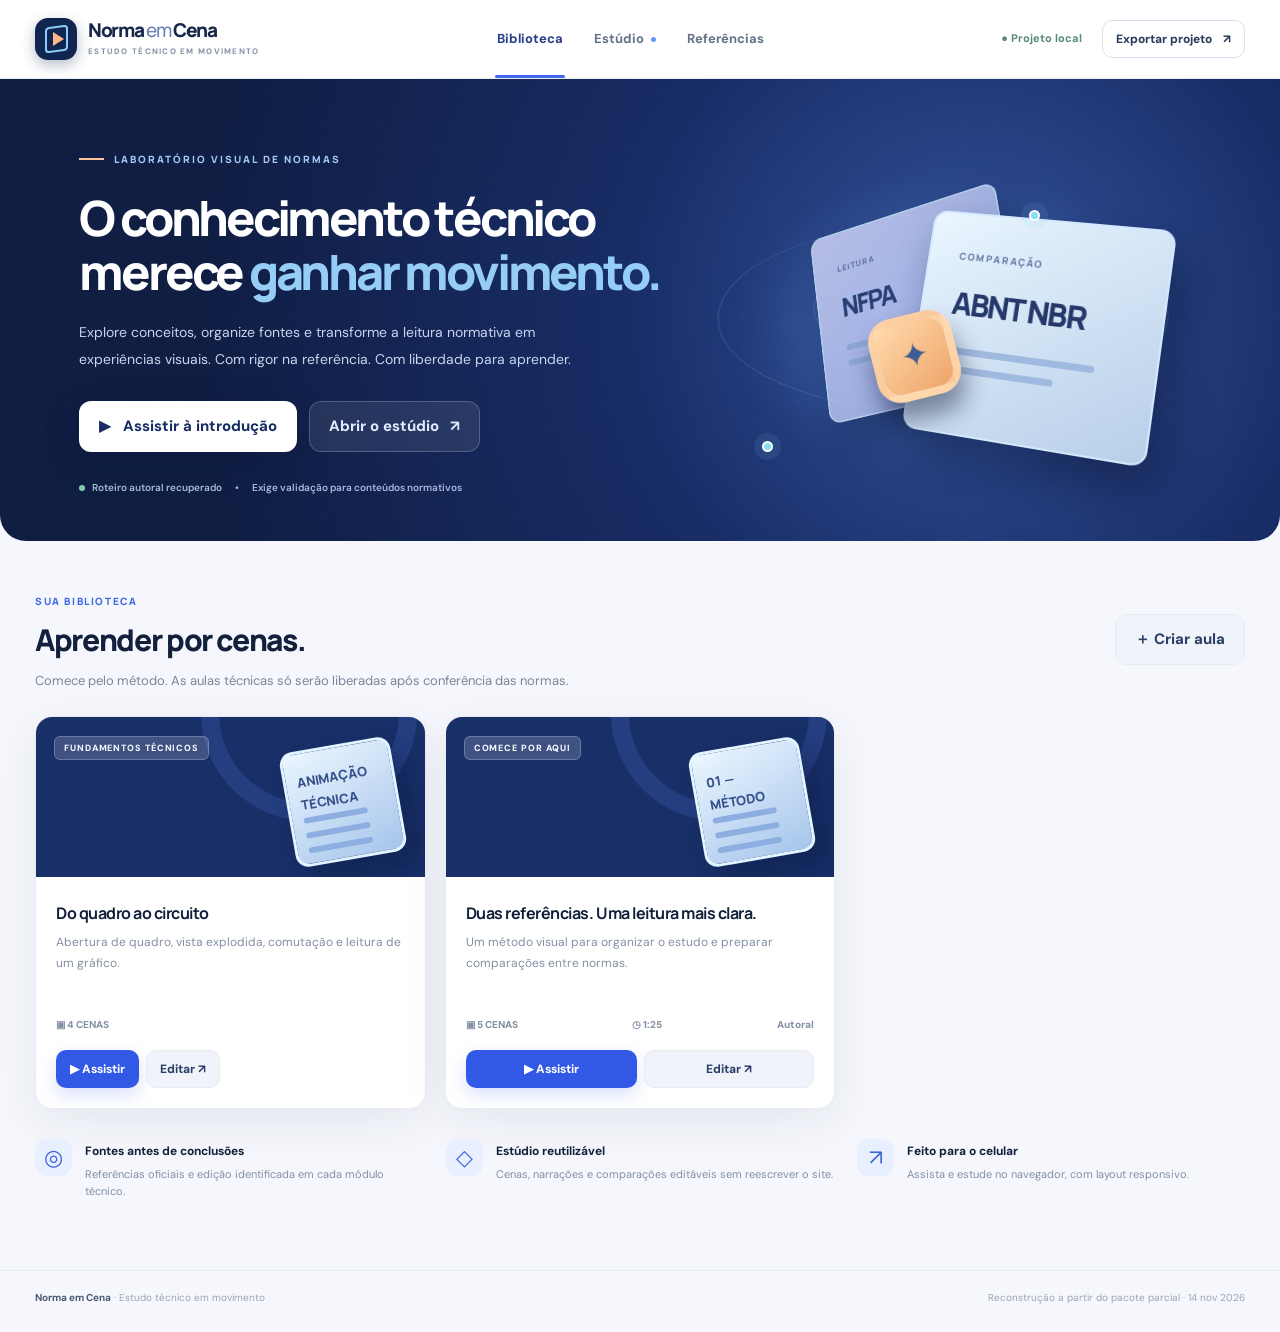
==== commit e74357d7: "Transforma o estúdio em editor visual de animação técnica" ====
--- a/index.html
+++ b/index.html
@@ -13,7 +13,7 @@
   <div id="app">
     <header class="topbar">
       <a class="brand" href="#biblioteca" aria-label="Norma em Cena — início"><span class="brand-mark"><span></span></span><span class="brand-words">Norma <em>em</em> Cena<small>ESTUDO TÉCNICO EM MOVIMENTO</small></span></a>
-      <nav class="primary-nav" aria-label="Navegação"><button type="button" class="nav-link is-active" data-nav="biblioteca">Biblioteca</button><button type="button" class="nav-link" data-nav="studio">Estúdio <span class="nav-dot"></span></button><button type="button" class="nav-link" data-nav="fontes">Referências</button></nav>
+      <nav class="primary-nav" aria-label="Navegação"><button type="button" class="nav-link is-active" data-nav="biblioteca">Biblioteca</button><a class="nav-link" href="./studio.html">Estúdio <span class="nav-dot"></span></a><button type="button" class="nav-link" data-nav="fontes">Referências</button></nav>
       <div class="head-actions"><span class="save-status" id="save-status">● Projeto local</span><button class="button button--small button--outline" id="export-header" type="button">Exportar projeto <span aria-hidden="true">↗</span></button></div>
     </header>
     <main>
--- a/styles.css
+++ b/styles.css
@@ -7,3 +7,28 @@
 @media (max-width:950px){.topbar{padding:0 25px}.head-actions .save-status{display:none}.studio-layout{grid-template-columns:185px minmax(0,1fr)}.editor-panel{grid-column:1/-1}.editor-scroll{display:grid;grid-template-columns:repeat(2,minmax(0,1fr));max-height:none}.field-row{display:flex;gap:10px}.field-row>.form-field{flex:1}.form-divider{grid-column:1/-1}.hero{grid-template-columns:1fr .65fr}.hero-graphic{transform:scale(.86);transform-origin:center}.hero h1{font-size:40px}.hero{padding:55px 35px 38px}.lesson-grid{grid-template-columns:repeat(2,1fr)}}
 @media (max-width:720px){.topbar{height:auto;min-height:64px;padding:9px 16px;display:grid;grid-template-columns:1fr auto;row-gap:9px}.brand{min-width:unset}.brand-words{font-size:17px}.brand-mark{height:37px;width:37px}.brand-words small{font-size:7px}.primary-nav{grid-column:1/-1;grid-row:2;justify-content:space-around;gap:6px;border-top:1px solid #ebeff7}.nav-link{height:44px;font-size:12px}.head-actions{grid-column:2;grid-row:1}.head-actions .button{font-size:10px;padding:9px}.hero{grid-template-columns:1fr;padding:43px 25px 31px;min-height:0;border-radius:0 0 19px 19px}.hero h1{font-size:clamp(30px,8vw,45px)}.hero-copy>p{font-size:13px}.hero-graphic{min-height:220px;margin:-10px auto -33px;max-width:370px;width:100%;transform:scale(.72)}.hero-foot{flex-wrap:wrap;gap:8px;margin-top:19px}.content-wrap{padding:32px 16px}.section-heading{align-items:flex-start}.section-heading h2{font-size:25px}.section-heading p{font-size:12px}.lesson-grid{grid-template-columns:1fr}.lesson-thumb{height:130px}.insight-row{grid-template-columns:1fr;gap:13px}.footer{padding:15px;flex-direction:column}.studio-shell{padding:25px 12px}.studio-intro{flex-direction:column;align-items:stretch}.studio-intro h2{font-size:24px}.studio-controls{width:100%}.studio-controls .button{flex:1;font-size:11px;padding:10px}.studio-topbar{flex-wrap:wrap}.studio-topbar select{min-width:0;flex:1}.studio-layout{display:flex;flex-direction:column}.scene-list{flex-direction:row;max-height:none;overflow:auto}.scene-option{min-width:143px}.scene-sidebar-foot{display:none}.video-stage{min-height:355px}.scene-content{min-height:355px;padding:23px 19px}.scene-headline{font-size:clamp(19px,5vw,25px);max-width:85%}.scene-body{max-width:66%;font-size:10px}.scene-visual{width:64%;height:65%;top:20%}.stage-person{width:54%;right:0}.diagram-card{top:31%;padding:11px}.diagram-card h4{font-size:11px}.diagram-orb{transform:scale(.7) rotate(12deg)}.scene-point{font-size:9px;padding:6px 8px}.player-controls{gap:7px;padding:12px}.voice-btn span:nth-child(2){display:none}.preview-foot{font-size:9px}.editor-scroll{grid-template-columns:1fr;padding:15px}.studio-bottom{grid-template-columns:1fr}.references-wrap{padding:48px 16px}.refs-grid{grid-template-columns:1fr}.refs-hero h2{font-size:30px}.ref-card{min-height:220px}.scene-visual--compare{left:3%;right:3%;width:auto;top:42%;height:45%}.compare-side{padding:9px}.compare-side b{font-size:11px}.compare-side pre{font-size:9px}.steps-display{max-width:95%;left:2%;bottom:24%}.step-bubble{font-size:9px;padding:6px}.step-bubble i{width:16px;height:16px}.toast{right:12px;left:12px;bottom:12px}}
 @media (prefers-reduced-motion: reduce){*,*:before,*:after{animation-duration:.01ms!important;transition-duration:.01ms!important;scroll-behavior:auto!important}}
+
+/* Coreografia sincronizada com a linha do tempo do estúdio. */
+.video-stage.is-directed .stage-person,
+.video-stage.is-directed .stage-person * {animation:none!important;transition:none!important;}
+.video-stage.is-directed .compare-side,
+.video-stage.is-directed .step-bubble,
+.video-stage.is-directed .step-arrow,
+.video-stage.is-directed .scene-point,
+.video-stage.is-directed .diagram-card {animation:none!important;transition:none!important;}
+.video-stage.is-directed .shin{transform-box:fill-box;transform-origin:50% 9%;}
+.video-stage.is-directed .eye-blink{transform-box:fill-box;transform-origin:center;}
+.cue-panel{padding:12px;background:#f3f6ff;border:1px solid #dce6fa;border-radius:10px;margin-top:4px}
+.cue-panel h4{margin:0 0 5px;font-size:12px;color:#253b69}
+.cue-panel p{font-size:10px;color:#7182a0;line-height:1.5;margin:0 0 10px}
+.cue-row{display:grid;grid-template-columns:72px minmax(0,1fr) 30px;gap:5px;align-items:center;margin-bottom:7px}
+.cue-row input,.cue-row select{padding:7px 6px;font-size:11px;min-width:0;border:1px solid #d2ddef;background:#fff;border-radius:6px}
+.cue-delete{border:0;background:#fce6e7;color:#ad4650;border-radius:6px;height:31px;font-size:16px}
+.cue-buttons{display:grid;grid-template-columns:1fr 1fr;gap:7px;margin-top:10px}
+.cue-buttons button{white-space:normal;text-align:center;font-size:10px;line-height:1.3;padding:7px}
+.cue-dots{position:absolute;left:0;right:0;top:0;bottom:0;pointer-events:none}
+.timeline-wrap{position:relative;display:flex;align-items:center;min-width:35px;flex:1}
+.timeline-wrap .timeline{width:100%}
+.cue-mark{position:absolute;top:-3px;width:5px;height:6px;background:#e58a50;border-radius:2px;pointer-events:none;transform:translateX(-50%)}
+
+.primary-nav a.nav-link{text-decoration:none}
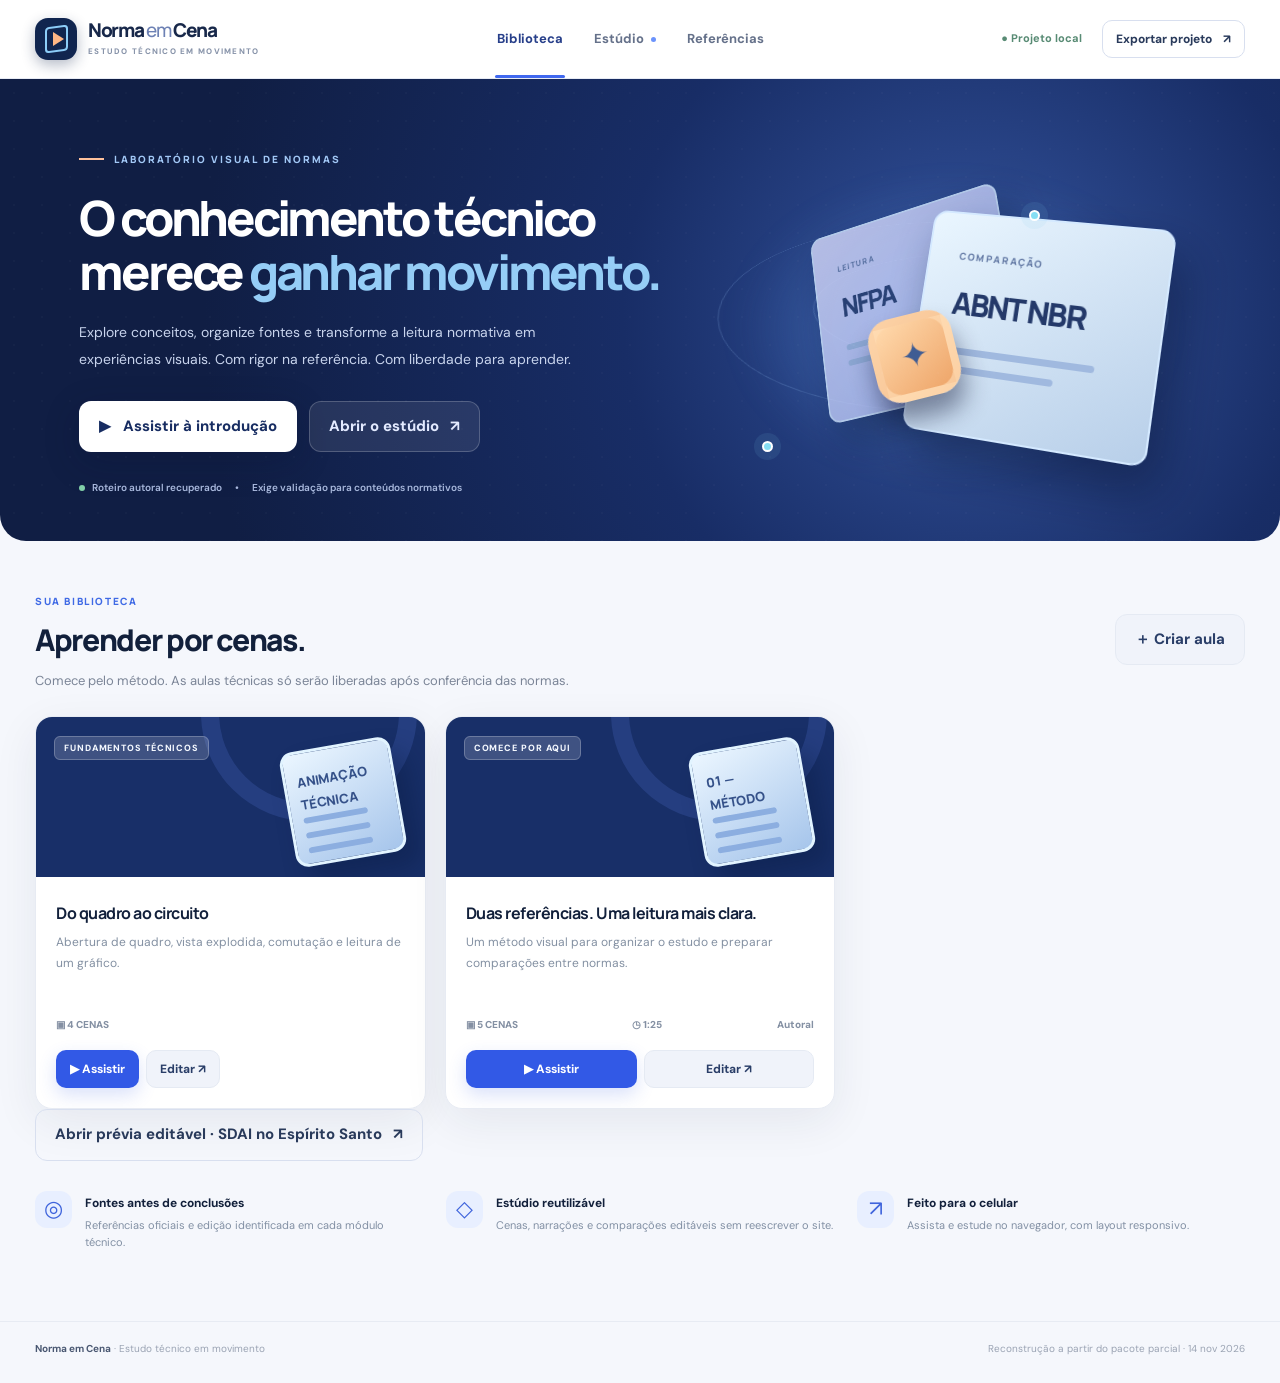
==== commit 4c5bafed: "Abre a prévia de SDAI diretamente no estúdio" ====
--- a/index.html
+++ b/index.html
@@ -22,7 +22,7 @@
           <div class="hero-copy"><div class="eyebrow"><span class="eyebrow-line"></span> LABORATÓRIO VISUAL DE NORMAS</div><h1>O conhecimento técnico<br/>merece <span>ganhar movimento.</span></h1><p>Explore conceitos, organize fontes e transforme a leitura normativa em experiências visuais. Com rigor na referência. Com liberdade para aprender.</p><div class="hero-buttons"><button class="button button--light" id="watch-first">▶ &nbsp; Assistir à introdução</button><button class="button button--ghost" id="go-studio">Abrir o estúdio <span>↗</span></button></div><div class="hero-foot"><span><i></i> Roteiro autoral recuperado</span><span>•</span><span>Exige validação para conteúdos normativos</span></div></div>
           <div class="hero-graphic" aria-hidden="true"><div class="hero-glow"></div><div class="orbit orbit--1"></div><div class="orbit orbit--2"></div><div class="hero-board hero-board--back"><small>LEITURA</small><strong>NFPA</strong><span class="mini-line"></span><span class="mini-line short"></span></div><div class="hero-board hero-board--front"><small>COMPARAÇÃO</small><strong>ABNT NBR</strong><span class="mini-line"></span><span class="mini-line short"></span></div><div class="hero-focus"><span>✦</span></div><div class="graph-spot spot-1"></div><div class="graph-spot spot-2"></div></div>
         </section>
-        <section class="content-wrap"><div class="section-heading"><div><span class="section-kicker">SUA BIBLIOTECA</span><h2>Aprender por cenas.</h2><p>Comece pelo método. As aulas técnicas só serão liberadas após conferência das normas.</p></div><button class="button button--subtle" id="new-lesson-library">＋ Criar aula</button></div><div id="lesson-grid" class="lesson-grid"></div><div class="insight-row"><div class="insight-card"><span class="insight-icon">◎</span><div><strong>Fontes antes de conclusões</strong><p>Referências oficiais e edição identificada em cada módulo técnico.</p></div></div><div class="insight-card"><span class="insight-icon">◇</span><div><strong>Estúdio reutilizável</strong><p>Cenas, narrações e comparações editáveis sem reescrever o site.</p></div></div><div class="insight-card"><span class="insight-icon">↗</span><div><strong>Feito para o celular</strong><p>Assista e estude no navegador, com layout responsivo.</p></div></div></div></section>
+        <section class="content-wrap"><div class="section-heading"><div><span class="section-kicker">SUA BIBLIOTECA</span><h2>Aprender por cenas.</h2><p>Comece pelo método. As aulas técnicas só serão liberadas após conferência das normas.</p></div><button class="button button--subtle" id="new-lesson-library">＋ Criar aula</button></div><div id="lesson-grid" class="lesson-grid"></div><p><a class="button button--outline" href="./studio.html?aula=sdai-es-previa-cbmes">Abrir prévia editável · SDAI no Espírito Santo <span aria-hidden="true">↗</span></a></p><div class="insight-row"><div class="insight-card"><span class="insight-icon">◎</span><div><strong>Fontes antes de conclusões</strong><p>Referências oficiais e edição identificada em cada módulo técnico.</p></div></div><div class="insight-card"><span class="insight-icon">◇</span><div><strong>Estúdio reutilizável</strong><p>Cenas, narrações e comparações editáveis sem reescrever o site.</p></div></div><div class="insight-card"><span class="insight-icon">↗</span><div><strong>Feito para o celular</strong><p>Assista e estude no navegador, com layout responsivo.</p></div></div></div></section>
       </section>
       <section class="page page--studio hidden" data-page="studio" id="studio"><div class="studio-shell"><div class="studio-intro"><div><span class="section-kicker">ESTÚDIO DE CRIAÇÃO</span><h2>Seu conteúdo. Sua direção.</h2><p>Edite cenas, personalize movimentos e reveja cada etapa.</p></div><div class="studio-controls"><button class="button button--subtle" id="import-btn">↥ Importar</button><button class="button button--primary" id="export-btn">↧ Salvar cópia (.json)</button></div></div>
        <div class="studio-topbar"><label for="lesson-select" class="field-label">AULA EM EDIÇÃO</label><select id="lesson-select" aria-label="Escolher aula"></select><span class="status-chip" id="status-chip">Autoral</span><div class="studio-top-spacer"></div><button id="add-scene" class="text-action">＋ Nova cena</button></div>
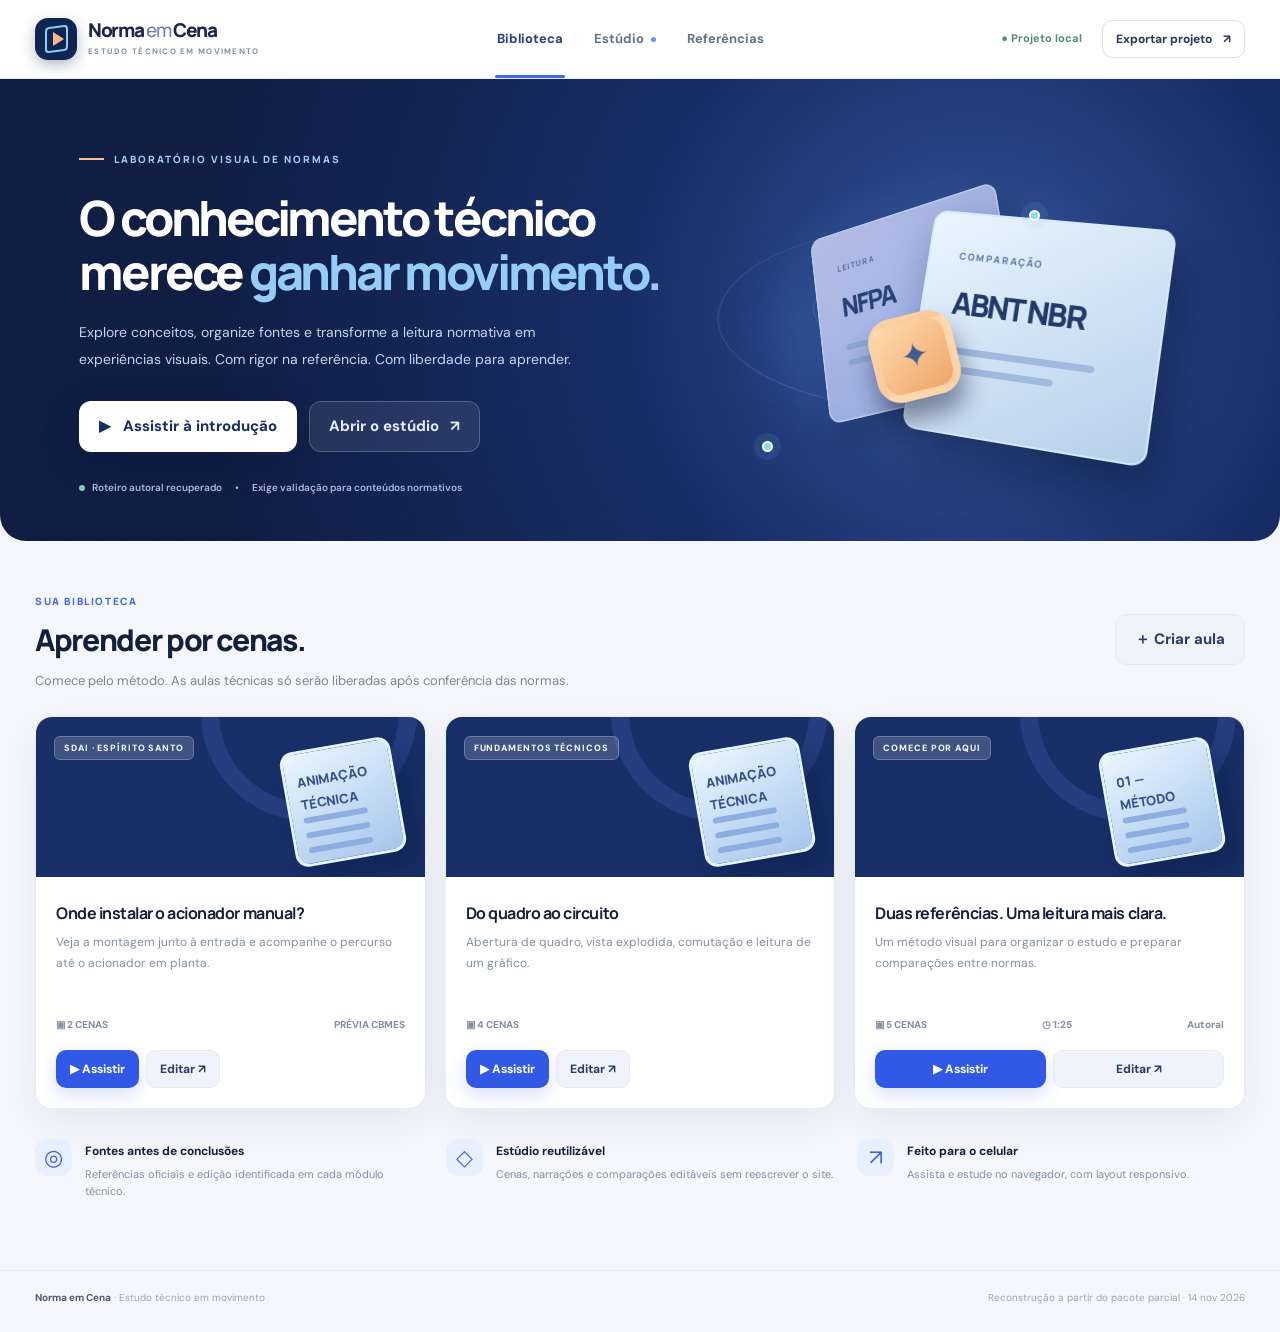
==== commit 3685584c: "Exibe a prévia de SDAI na biblioteca e na lista do estúdio" ====
--- a/index.html
+++ b/index.html
@@ -22,7 +22,7 @@
           <div class="hero-copy"><div class="eyebrow"><span class="eyebrow-line"></span> LABORATÓRIO VISUAL DE NORMAS</div><h1>O conhecimento técnico<br/>merece <span>ganhar movimento.</span></h1><p>Explore conceitos, organize fontes e transforme a leitura normativa em experiências visuais. Com rigor na referência. Com liberdade para aprender.</p><div class="hero-buttons"><button class="button button--light" id="watch-first">▶ &nbsp; Assistir à introdução</button><button class="button button--ghost" id="go-studio">Abrir o estúdio <span>↗</span></button></div><div class="hero-foot"><span><i></i> Roteiro autoral recuperado</span><span>•</span><span>Exige validação para conteúdos normativos</span></div></div>
           <div class="hero-graphic" aria-hidden="true"><div class="hero-glow"></div><div class="orbit orbit--1"></div><div class="orbit orbit--2"></div><div class="hero-board hero-board--back"><small>LEITURA</small><strong>NFPA</strong><span class="mini-line"></span><span class="mini-line short"></span></div><div class="hero-board hero-board--front"><small>COMPARAÇÃO</small><strong>ABNT NBR</strong><span class="mini-line"></span><span class="mini-line short"></span></div><div class="hero-focus"><span>✦</span></div><div class="graph-spot spot-1"></div><div class="graph-spot spot-2"></div></div>
         </section>
-        <section class="content-wrap"><div class="section-heading"><div><span class="section-kicker">SUA BIBLIOTECA</span><h2>Aprender por cenas.</h2><p>Comece pelo método. As aulas técnicas só serão liberadas após conferência das normas.</p></div><button class="button button--subtle" id="new-lesson-library">＋ Criar aula</button></div><div id="lesson-grid" class="lesson-grid"></div><p><a class="button button--outline" href="./studio.html?aula=sdai-es-previa-cbmes">Abrir prévia editável · SDAI no Espírito Santo <span aria-hidden="true">↗</span></a></p><div class="insight-row"><div class="insight-card"><span class="insight-icon">◎</span><div><strong>Fontes antes de conclusões</strong><p>Referências oficiais e edição identificada em cada módulo técnico.</p></div></div><div class="insight-card"><span class="insight-icon">◇</span><div><strong>Estúdio reutilizável</strong><p>Cenas, narrações e comparações editáveis sem reescrever o site.</p></div></div><div class="insight-card"><span class="insight-icon">↗</span><div><strong>Feito para o celular</strong><p>Assista e estude no navegador, com layout responsivo.</p></div></div></div></section>
+        <section class="content-wrap"><div class="section-heading"><div><span class="section-kicker">SUA BIBLIOTECA</span><h2>Aprender por cenas.</h2><p>Comece pelo método. As aulas técnicas só serão liberadas após conferência das normas.</p></div><button class="button button--subtle" id="new-lesson-library">＋ Criar aula</button></div><div id="lesson-grid" class="lesson-grid"></div><div class="insight-row"><div class="insight-card"><span class="insight-icon">◎</span><div><strong>Fontes antes de conclusões</strong><p>Referências oficiais e edição identificada em cada módulo técnico.</p></div></div><div class="insight-card"><span class="insight-icon">◇</span><div><strong>Estúdio reutilizável</strong><p>Cenas, narrações e comparações editáveis sem reescrever o site.</p></div></div><div class="insight-card"><span class="insight-icon">↗</span><div><strong>Feito para o celular</strong><p>Assista e estude no navegador, com layout responsivo.</p></div></div></div></section>
       </section>
       <section class="page page--studio hidden" data-page="studio" id="studio"><div class="studio-shell"><div class="studio-intro"><div><span class="section-kicker">ESTÚDIO DE CRIAÇÃO</span><h2>Seu conteúdo. Sua direção.</h2><p>Edite cenas, personalize movimentos e reveja cada etapa.</p></div><div class="studio-controls"><button class="button button--subtle" id="import-btn">↥ Importar</button><button class="button button--primary" id="export-btn">↧ Salvar cópia (.json)</button></div></div>
        <div class="studio-topbar"><label for="lesson-select" class="field-label">AULA EM EDIÇÃO</label><select id="lesson-select" aria-label="Escolher aula"></select><span class="status-chip" id="status-chip">Autoral</span><div class="studio-top-spacer"></div><button id="add-scene" class="text-action">＋ Nova cena</button></div>
@@ -37,6 +37,6 @@
     <div id="toast" class="toast" aria-live="polite"></div>
     <input id="file-input" type="file" accept=".json,application/json" hidden />
   </div>
-  <script type="module" src="./js/app.js"></script>
+  <script type="module" src="./js/app.js?v=sdai-catalogo"></script>
 </body>
 </html>
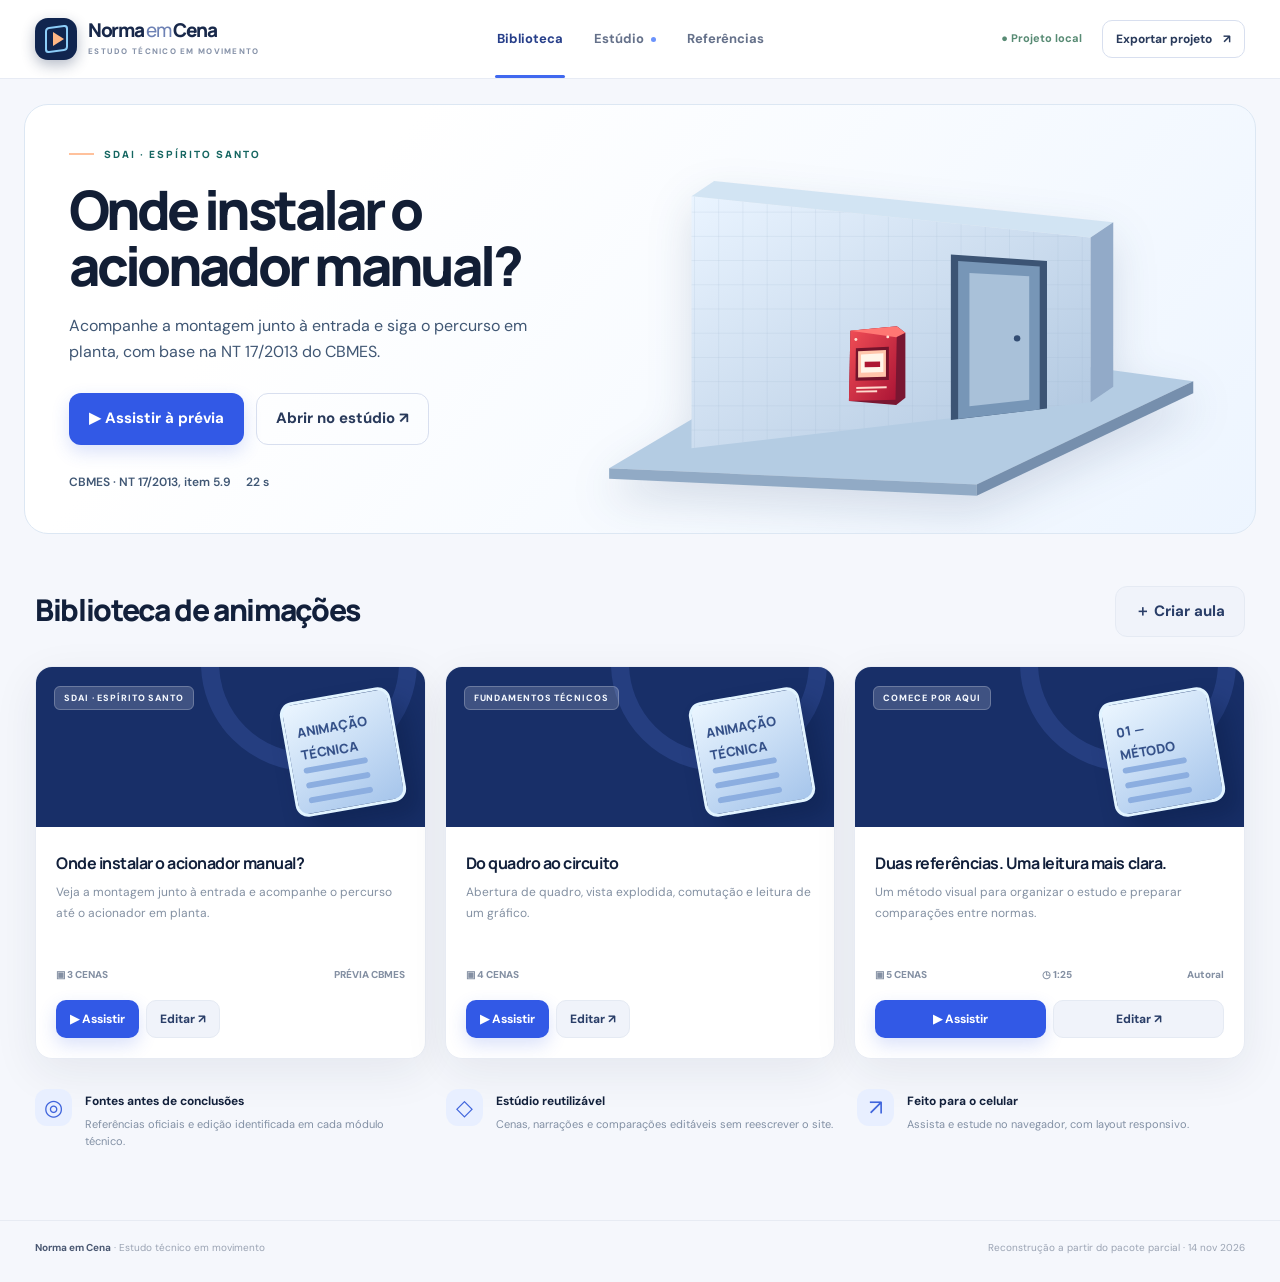
==== commit f2d50a13: "Reconstrói a animação de SDAI e a abertura da biblioteca" ====
--- a/index.html
+++ b/index.html
@@ -6,7 +6,7 @@
   <meta name="theme-color" content="#101e3d" />
   <meta name="description" content="Norma em Cena: estudo técnico em movimento, com aulas autorais, comparativos e estúdio de edição." />
   <link rel="icon" type="image/svg+xml" href="./assets/favicon.svg" />
-  <link rel="stylesheet" href="./styles.css" />
+  <link rel="stylesheet" href="./styles.css?v=sdai-vista" />
   <title>Norma em Cena — Estudo técnico em movimento</title>
 </head>
 <body>
@@ -18,11 +18,22 @@
     </header>
     <main>
       <section class="page page--library" id="biblioteca" data-page="biblioteca">
-        <section class="hero">
-          <div class="hero-copy"><div class="eyebrow"><span class="eyebrow-line"></span> LABORATÓRIO VISUAL DE NORMAS</div><h1>O conhecimento técnico<br/>merece <span>ganhar movimento.</span></h1><p>Explore conceitos, organize fontes e transforme a leitura normativa em experiências visuais. Com rigor na referência. Com liberdade para aprender.</p><div class="hero-buttons"><button class="button button--light" id="watch-first">▶ &nbsp; Assistir à introdução</button><button class="button button--ghost" id="go-studio">Abrir o estúdio <span>↗</span></button></div><div class="hero-foot"><span><i></i> Roteiro autoral recuperado</span><span>•</span><span>Exige validação para conteúdos normativos</span></div></div>
-          <div class="hero-graphic" aria-hidden="true"><div class="hero-glow"></div><div class="orbit orbit--1"></div><div class="orbit orbit--2"></div><div class="hero-board hero-board--back"><small>LEITURA</small><strong>NFPA</strong><span class="mini-line"></span><span class="mini-line short"></span></div><div class="hero-board hero-board--front"><small>COMPARAÇÃO</small><strong>ABNT NBR</strong><span class="mini-line"></span><span class="mini-line short"></span></div><div class="hero-focus"><span>✦</span></div><div class="graph-spot spot-1"></div><div class="graph-spot spot-2"></div></div>
+        <section class="hero hero--episodio">
+          <div class="hero-copy">
+            <div class="eyebrow"><span class="eyebrow-line"></span> SDAI · ESPÍRITO SANTO</div>
+            <h1>Onde instalar o acionador manual?</h1>
+            <p>Acompanhe a montagem junto à entrada e siga o percurso em planta, com base na NT 17/2013 do CBMES.</p>
+            <div class="hero-buttons">
+              <a class="button button--primary" href="./studio.html?assistir=sdai-es-previa-cbmes">▶ Assistir à prévia</a>
+              <a class="button button--outline" href="./studio.html?aula=sdai-es-previa-cbmes">Abrir no estúdio ↗</a>
+            </div>
+            <div class="hero-foot"><span>CBMES · NT 17/2013, item 5.9</span><span>22 s</span></div>
+          </div>
+          <figure class="hero-figure">
+            <img src="./assets/sdai-acionador.svg" alt="Acionador manual vermelho instalado junto à porta em uma vista em perspectiva" width="760" height="446" />
+          </figure>
         </section>
-        <section class="content-wrap"><div class="section-heading"><div><span class="section-kicker">SUA BIBLIOTECA</span><h2>Aprender por cenas.</h2><p>Comece pelo método. As aulas técnicas só serão liberadas após conferência das normas.</p></div><button class="button button--subtle" id="new-lesson-library">＋ Criar aula</button></div><div id="lesson-grid" class="lesson-grid"></div><div class="insight-row"><div class="insight-card"><span class="insight-icon">◎</span><div><strong>Fontes antes de conclusões</strong><p>Referências oficiais e edição identificada em cada módulo técnico.</p></div></div><div class="insight-card"><span class="insight-icon">◇</span><div><strong>Estúdio reutilizável</strong><p>Cenas, narrações e comparações editáveis sem reescrever o site.</p></div></div><div class="insight-card"><span class="insight-icon">↗</span><div><strong>Feito para o celular</strong><p>Assista e estude no navegador, com layout responsivo.</p></div></div></div></section>
+        <section class="content-wrap"><div class="section-heading"><div><h2>Biblioteca de animações</h2></div><button class="button button--subtle" id="new-lesson-library">＋ Criar aula</button></div><div id="lesson-grid" class="lesson-grid"></div><div class="insight-row"><div class="insight-card"><span class="insight-icon">◎</span><div><strong>Fontes antes de conclusões</strong><p>Referências oficiais e edição identificada em cada módulo técnico.</p></div></div><div class="insight-card"><span class="insight-icon">◇</span><div><strong>Estúdio reutilizável</strong><p>Cenas, narrações e comparações editáveis sem reescrever o site.</p></div></div><div class="insight-card"><span class="insight-icon">↗</span><div><strong>Feito para o celular</strong><p>Assista e estude no navegador, com layout responsivo.</p></div></div></div></section>
       </section>
       <section class="page page--studio hidden" data-page="studio" id="studio"><div class="studio-shell"><div class="studio-intro"><div><span class="section-kicker">ESTÚDIO DE CRIAÇÃO</span><h2>Seu conteúdo. Sua direção.</h2><p>Edite cenas, personalize movimentos e reveja cada etapa.</p></div><div class="studio-controls"><button class="button button--subtle" id="import-btn">↥ Importar</button><button class="button button--primary" id="export-btn">↧ Salvar cópia (.json)</button></div></div>
        <div class="studio-topbar"><label for="lesson-select" class="field-label">AULA EM EDIÇÃO</label><select id="lesson-select" aria-label="Escolher aula"></select><span class="status-chip" id="status-chip">Autoral</span><div class="studio-top-spacer"></div><button id="add-scene" class="text-action">＋ Nova cena</button></div>
@@ -37,6 +48,6 @@
     <div id="toast" class="toast" aria-live="polite"></div>
     <input id="file-input" type="file" accept=".json,application/json" hidden />
   </div>
-  <script type="module" src="./js/app.js?v=sdai-catalogo"></script>
+  <script type="module" src="./js/app.js?v=sdai-vista"></script>
 </body>
 </html>
--- a/styles.css
+++ b/styles.css
@@ -32,3 +32,8 @@
 .cue-mark{position:absolute;top:-3px;width:5px;height:6px;background:#e58a50;border-radius:2px;pointer-events:none;transform:translateX(-50%)}
 
 .primary-nav a.nav-link{text-decoration:none}
+
+.hero--episodio{max-width:1370px;min-height:0;margin:25px auto 0;padding:34px 44px;gap:16px;grid-template-columns:minmax(0,1fr) minmax(0,1.2fr);align-items:center;color:#121e35;border:1px solid #dce7f3;border-radius:24px;background:linear-gradient(132deg,#fff 25%,#edf5ff 100%)}
+.hero--episodio::after{display:none}.hero--episodio h1{font-size:clamp(35px,4.25vw,66px);line-height:1.03;margin:20px 0}.hero--episodio .eyebrow{color:#156661}.hero--episodio .hero-copy>p{font-size:16px;color:#405774;line-height:1.6}.hero--episodio .hero-foot{color:#405774;font-size:12px;gap:15px}.hero-figure{margin:0}.hero-figure img{display:block;width:100%;height:auto;filter:drop-shadow(0 18px 22px #16335c24)}
+@media(max-width:1440px){.hero--episodio{margin-inline:24px}}
+@media(max-width:720px){.hero--episodio{grid-template-columns:1fr;margin:12px;padding:23px 17px;gap:8px}.hero--episodio .hero-buttons{margin-top:18px;gap:7px}.hero--episodio .hero-buttons .button{font-size:12px;padding:10px 12px}.hero--episodio .hero-foot{margin-top:13px}.hero-figure{max-width:470px;margin-inline:auto}}
